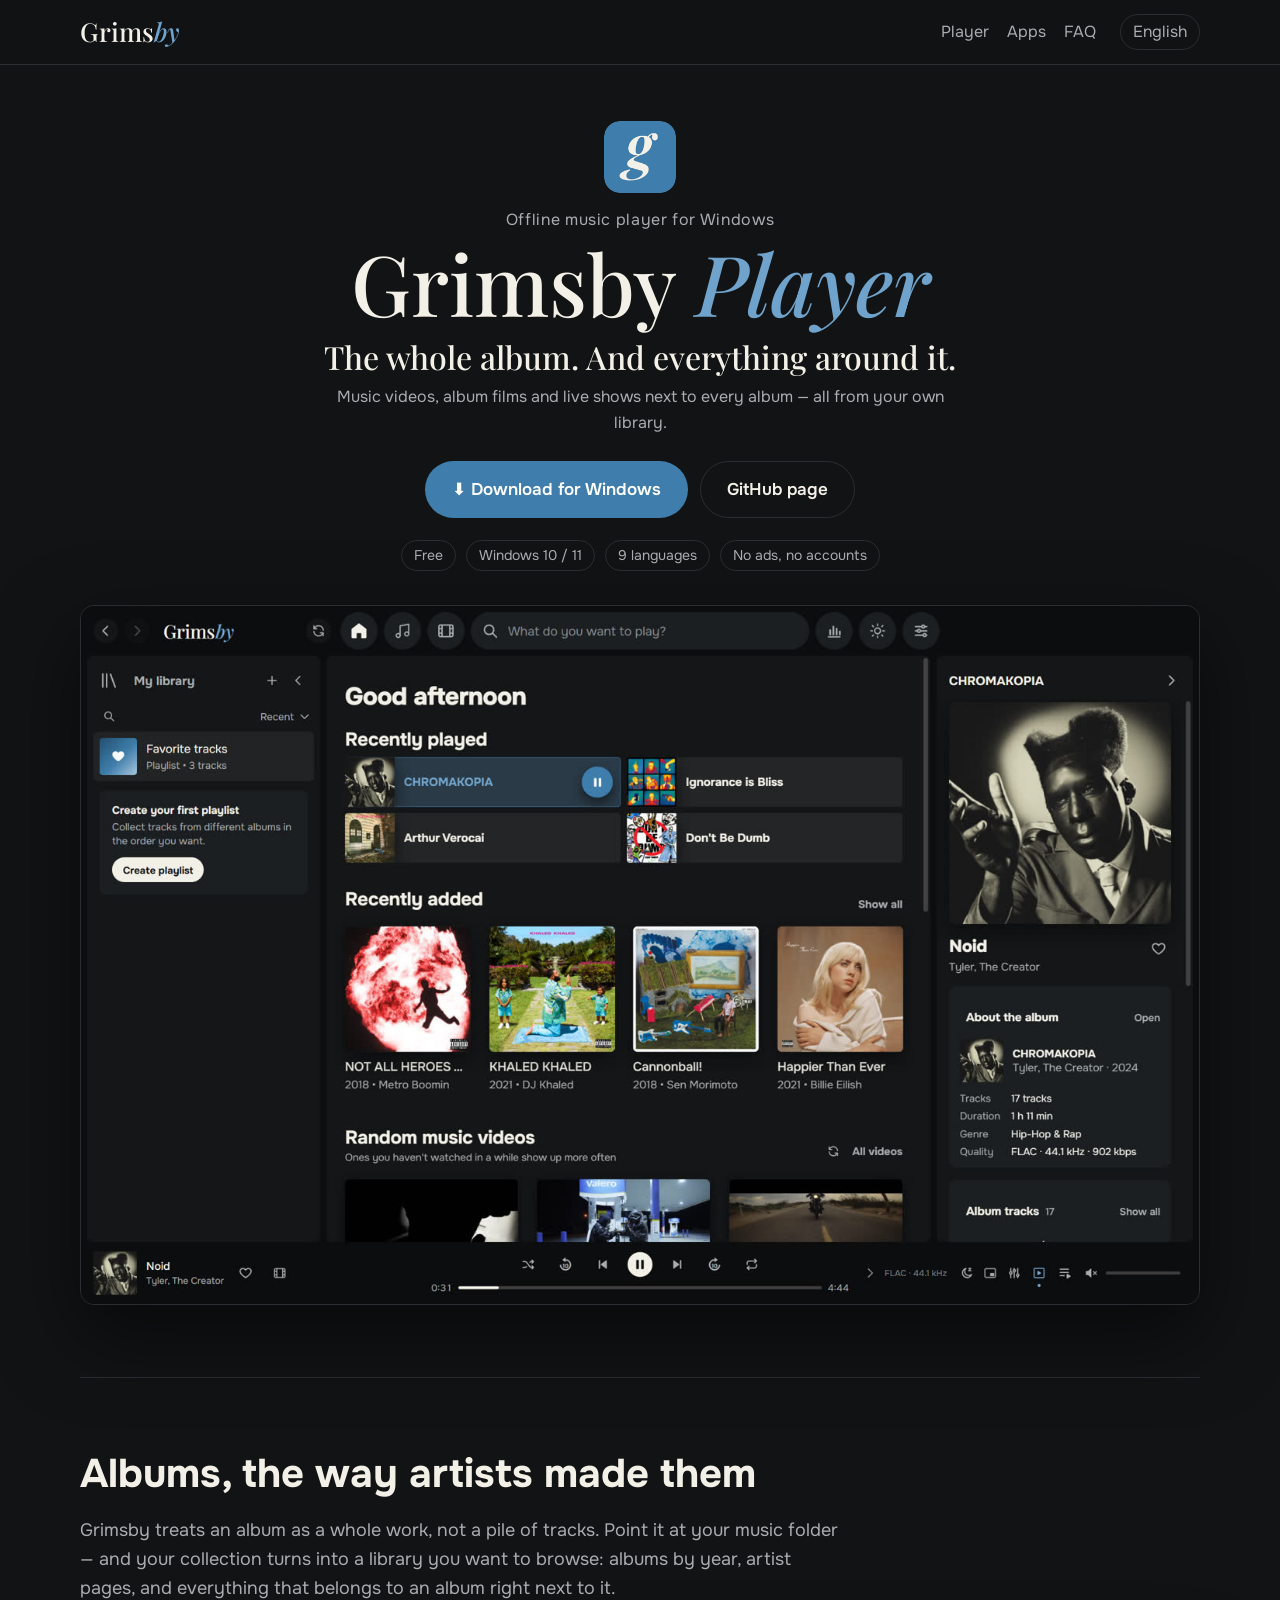
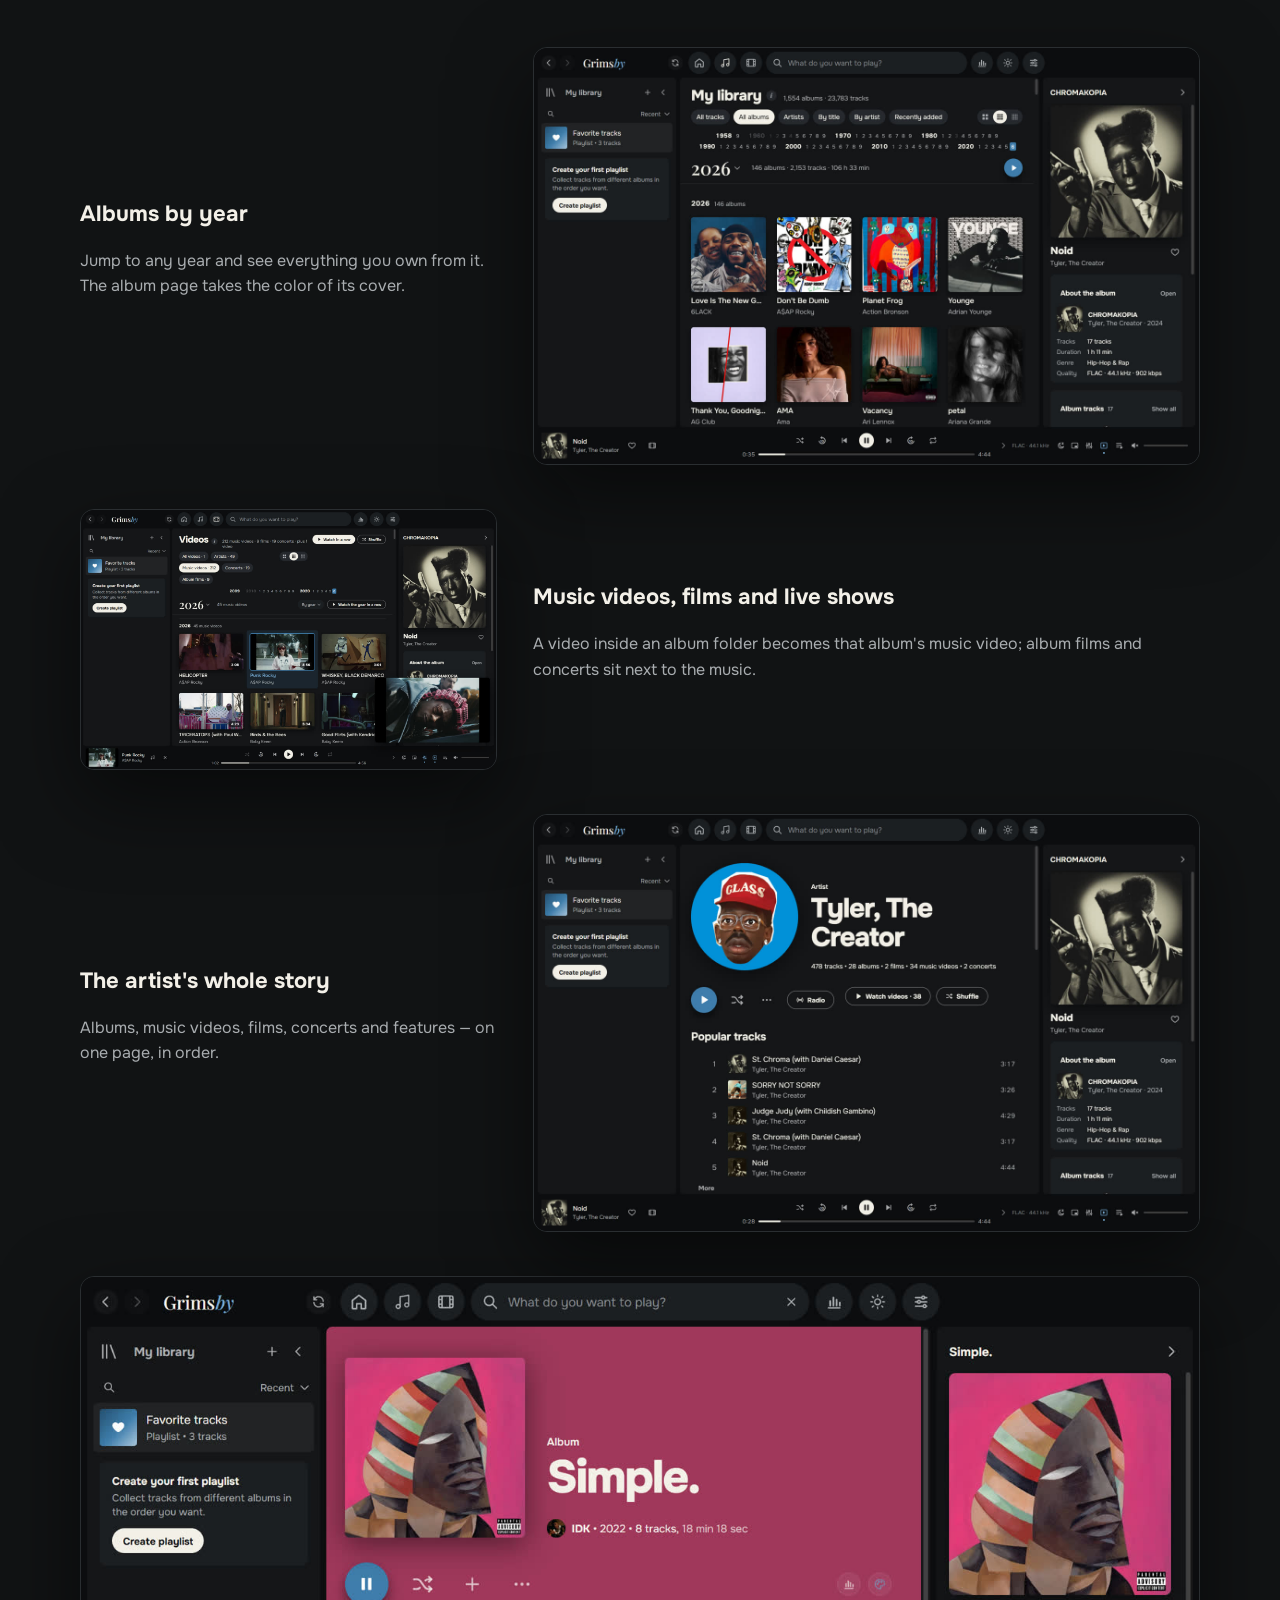
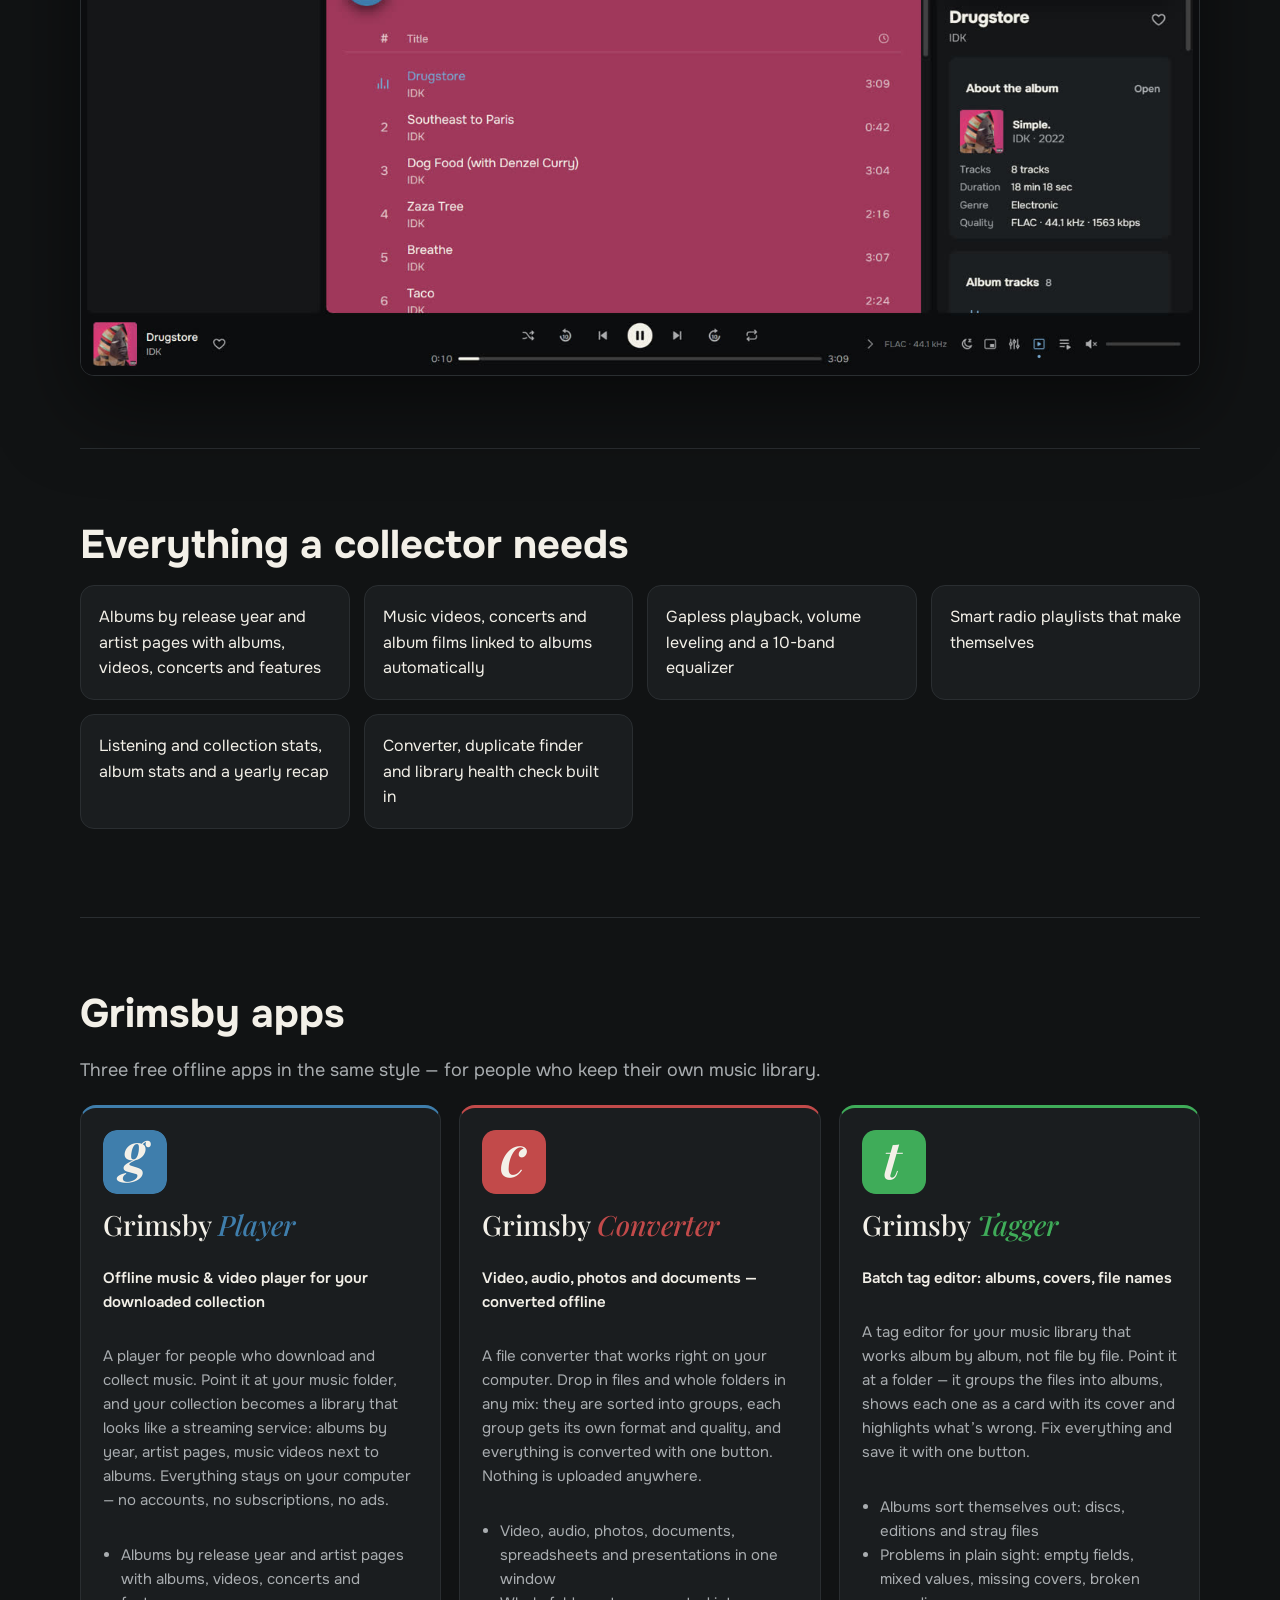
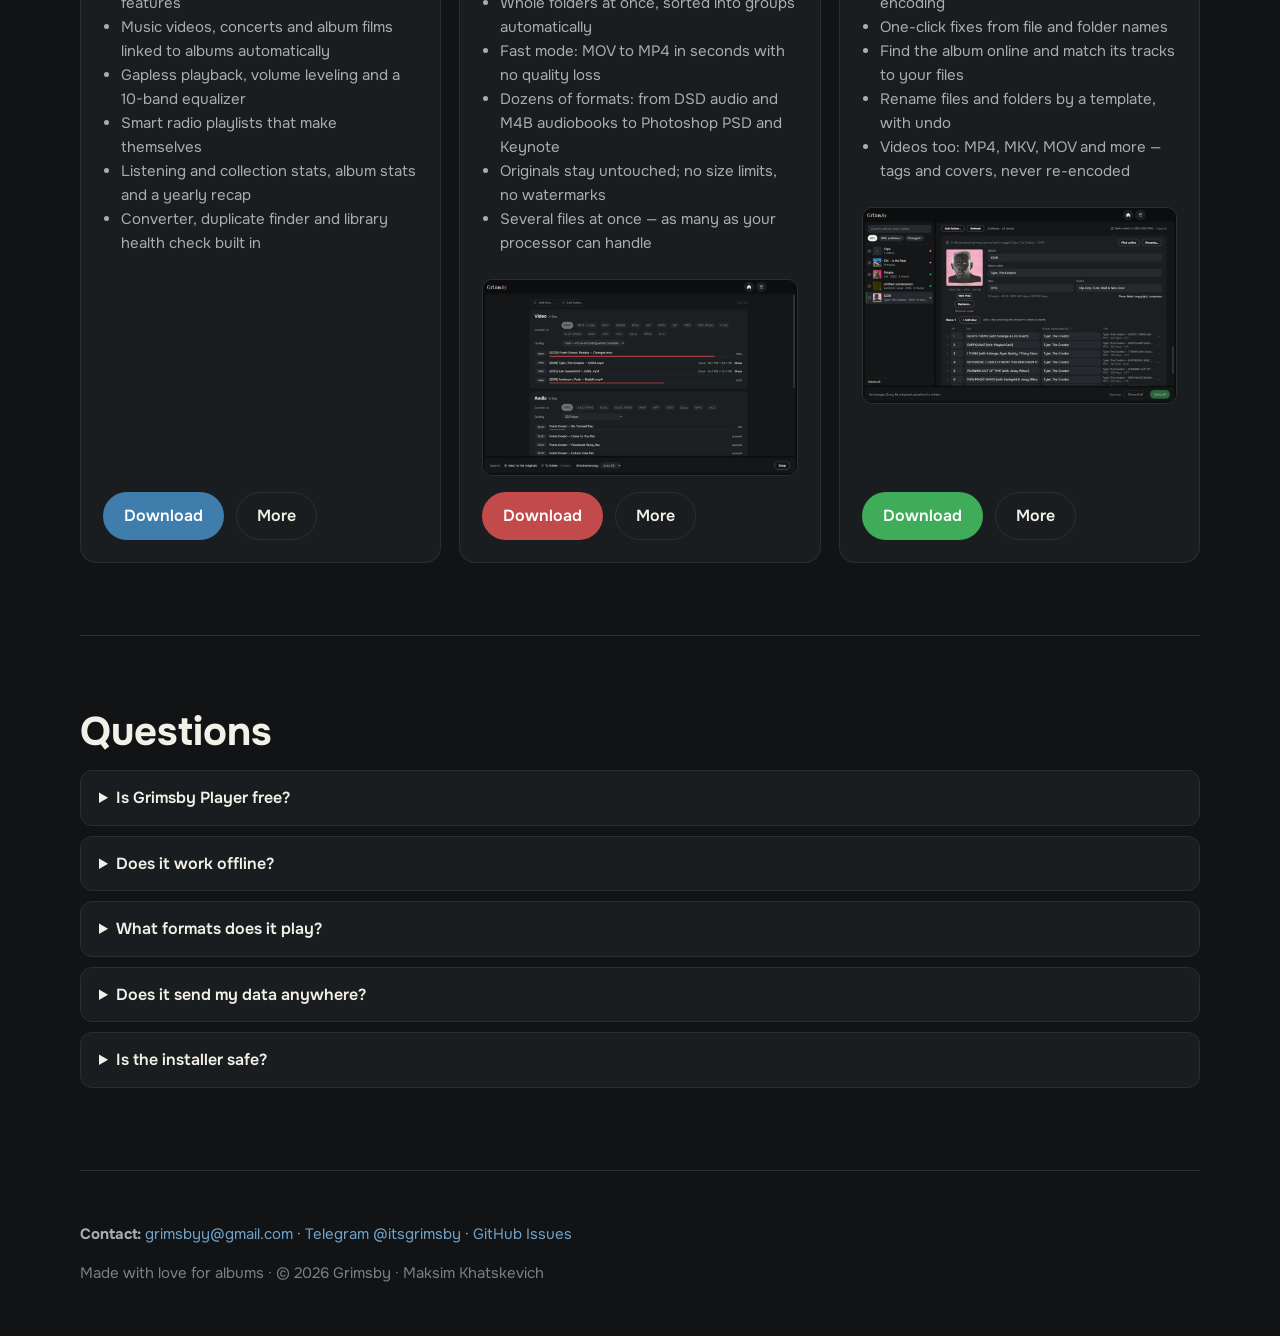
==== grimsby/index.html @ d64cc073 "Grimsby landing (9 languages)" ====
<!doctype html>
<html lang="en">
<head>
  <meta charset="utf-8">
  <meta name="viewport" content="width=device-width, initial-scale=1">
  <title>Grimsby Player — free offline music player for Windows</title>
  <meta name="description" content="Free offline music and music video player for Windows. Albums by year, music videos, album films and concerts next to every album, stats and a yearly recap. No accounts, no ads.">
  <link rel="canonical" href="https://maksimkhatskevich.github.io/grimsby/">
  <link rel="alternate" hreflang="en" href="https://maksimkhatskevich.github.io/grimsby/">
  <link rel="alternate" hreflang="ru" href="https://maksimkhatskevich.github.io/grimsby/ru/">
  <link rel="alternate" hreflang="es" href="https://maksimkhatskevich.github.io/grimsby/es/">
  <link rel="alternate" hreflang="pt" href="https://maksimkhatskevich.github.io/grimsby/pt/">
  <link rel="alternate" hreflang="de" href="https://maksimkhatskevich.github.io/grimsby/de/">
  <link rel="alternate" hreflang="fr" href="https://maksimkhatskevich.github.io/grimsby/fr/">
  <link rel="alternate" hreflang="zh" href="https://maksimkhatskevich.github.io/grimsby/zh/">
  <link rel="alternate" hreflang="ja" href="https://maksimkhatskevich.github.io/grimsby/ja/">
  <link rel="alternate" hreflang="ko" href="https://maksimkhatskevich.github.io/grimsby/ko/">
  <link rel="alternate" hreflang="x-default" href="https://maksimkhatskevich.github.io/grimsby/">
  <link rel="icon" href="favicon.png" type="image/png">
  <meta property="og:type" content="website">
  <meta property="og:title" content="Grimsby Player — free offline music player for Windows">
  <meta property="og:description" content="Free offline music and music video player for Windows. Albums by year, music videos, album films and concerts next to every album, stats and a yearly recap. No accounts, no ads.">
  <meta property="og:url" content="https://maksimkhatskevich.github.io/grimsby/">
  <meta property="og:image" content="https://maksimkhatskevich.github.io/grimsby/assets/og.jpg">
  <meta property="og:locale" content="en">
  <meta name="twitter:card" content="summary_large_image">
  <meta name="theme-color" content="#111314">
  <script type="application/ld+json">{"@context":"https://schema.org","@type":"SoftwareApplication","name":"Grimsby Player","operatingSystem":"Windows 10, Windows 11","applicationCategory":"MultimediaApplication","applicationSubCategory":"Music player","description":"Free offline music and music video player for Windows. Albums by year, music videos, album films and concerts next to every album, stats and a yearly recap. No accounts, no ads.","inLanguage":["en","ru","es","pt","de","fr","zh","ja","ko"],"url":"https://maksimkhatskevich.github.io/grimsby/","downloadUrl":"https://github.com/maksimkhatskevich/grimsby-releases/releases/latest","image":"https://maksimkhatskevich.github.io/grimsby/assets/og.jpg","screenshot":"https://maksimkhatskevich.github.io/grimsby/assets/img/en/home.jpg","offers":{"@type":"Offer","price":"0","priceCurrency":"USD"},"author":{"@type":"Person","name":"Maksim Khatskevich"},"publisher":{"@type":"Organization","name":"Grimsby"}}</script>
  <script type="application/ld+json">{"@context":"https://schema.org","@type":"FAQPage","mainEntity":[{"@type":"Question","name":"Is Grimsby Player free?","acceptedAnswer":{"@type":"Answer","text":"Yes. Free, no ads, no subscriptions and no accounts."}},{"@type":"Question","name":"Does it work offline?","acceptedAnswer":{"@type":"Answer","text":"Yes. Everything runs on your computer. The internet is only used for updates and, if you want, artist photos."}},{"@type":"Question","name":"What formats does it play?","acceptedAnswer":{"@type":"Answer","text":"MP3, FLAC, ALAC, AAC/M4A, OGG, Opus, WAV and music videos in MP4, MKV and more — even rare codecs like AV1 in 4K."}},{"@type":"Question","name":"Does it send my data anywhere?","acceptedAnswer":{"@type":"Answer","text":"No. No analytics and no tracking: your listening history never leaves your PC."}},{"@type":"Question","name":"Is the installer safe?","acceptedAnswer":{"@type":"Answer","text":"Every release is checked on VirusTotal — the link is on the GitHub page. Windows may show a warning because the app has no paid certificate: click \"More info → Run anyway\"."}}]}</script>
  <link rel="stylesheet" href="assets/site.css">
</head>
<body>
  <header class="top">
    <a class="logo" href="./">Grims<i>by</i></a>
    <nav><a href="#player">Player</a><a href="#apps">Apps</a><a href="#faq">FAQ</a></nav>
    <details class="lang"><summary>English</summary><div><a href="" hreflang="en" aria-current="page">English</a><a href="ru/" hreflang="ru">Русский</a><a href="es/" hreflang="es">Español</a><a href="pt/" hreflang="pt">Português</a><a href="de/" hreflang="de">Deutsch</a><a href="fr/" hreflang="fr">Français</a><a href="zh/" hreflang="zh">中文</a><a href="ja/" hreflang="ja">日本語</a><a href="ko/" hreflang="ko">한국어</a></div></details>
  </header>

  <main>
    <section class="hero" id="player">
      <img class="hero-icon" src="assets/icons/player.png" width="72" height="72" alt="">
      <p class="kicker">Offline music player for Windows</p>
      <h1>Grimsby <i>Player</i></h1>
      <p class="slogan">The whole album. And everything around it.</p>
      <p class="sub">Music videos, album films and live shows next to every album — all from your own library.</p>
      <div class="btns"><a class="btn big" href="https://github.com/maksimkhatskevich/grimsby-releases/releases/latest">⬇ Download for Windows</a><a class="btn ghost big" href="https://github.com/maksimkhatskevich/grimsby-releases">GitHub page</a></div>
      <ul class="badges"><li>Free</li><li>Windows 10 / 11</li><li>9 languages</li><li>No ads, no accounts</li></ul>
      <img class="hero-shot" src="assets/img/en/home.jpg" alt="Grimsby Player" width="1440" height="900">
    </section>

    <section class="albums">
      <h2>Albums, the way artists made them</h2>
      <p class="lead">Grimsby treats an album as a whole work, not a pile of tracks. Point it at your music folder — and your collection turns into a library you want to browse: albums by year, artist pages, and everything that belongs to an album right next to it.</p>
      <div class="row"><div class="txt"><h3>Albums by year</h3><p>Jump to any year and see everything you own from it. The album page takes the color of its cover.</p></div><img loading="lazy" src="assets/img/en/library-years.jpg" alt="Albums by year" width="1440" height="900"></div>
      <div class="row rev"><div class="txt"><h3>Music videos, films and live shows</h3><p>A video inside an album folder becomes that album's music video; album films and concerts sit next to the music.</p></div><img loading="lazy" src="assets/img/en/video-mini.jpg" alt="Music videos, films and live shows" width="1440" height="900"></div>
      <div class="row"><div class="txt"><h3>The artist's whole story</h3><p>Albums, music videos, films, concerts and features — on one page, in order.</p></div><img loading="lazy" src="assets/img/en/artist.jpg" alt="The artist's whole story" width="1440" height="900"></div>
      <img class="wide" loading="lazy" src="assets/img/en/album-fill.jpg" alt="Albums by year" width="1440" height="900">
    </section>

    <section class="feats">
      <h2>Everything a collector needs</h2>
      <ul><li>Albums by release year and artist pages with albums, videos, concerts and features</li><li>Music videos, concerts and album films linked to albums automatically</li><li>Gapless playback, volume leveling and a 10-band equalizer</li><li>Smart radio playlists that make themselves</li><li>Listening and collection stats, album stats and a yearly recap</li><li>Converter, duplicate finder and library health check built in</li></ul>
    </section>


    <section class="apps" id="apps">
      <h2>Grimsby apps</h2>
      <p class="lead">Three free offline apps in the same style — for people who keep their own music library.</p>
      <div class="grid">
      <article class="app" style="--c:#3F7EAC">
        <img class="app-icon" src="assets/icons/player.png" width="64" height="64" alt="">
        <h3>Grimsby <i>Player</i></h3>
        <p class="tag">Offline music &amp; video player for your downloaded collection</p>
        <p>A player for people who download and collect music. Point it at your music folder, and your collection becomes a library that looks like a streaming service: albums by year, artist pages, music videos next to albums. Everything stays on your computer — no accounts, no subscriptions, no ads.</p>
        <ul><li>Albums by release year and artist pages with albums, videos, concerts and features</li><li>Music videos, concerts and album films linked to albums automatically</li><li>Gapless playback, volume leveling and a 10-band equalizer</li><li>Smart radio playlists that make themselves</li><li>Listening and collection stats, album stats and a yearly recap</li><li>Converter, duplicate finder and library health check built in</li></ul>
        
        <div class="btns"><a class="btn" href="https://github.com/maksimkhatskevich/grimsby-releases/releases/latest">Download</a><a class="btn ghost" href="https://github.com/maksimkhatskevich/grimsby-releases">More</a></div>
      </article>
      <article class="app" style="--c:#C24A4A">
        <img class="app-icon" src="assets/icons/converter.png" width="64" height="64" alt="">
        <h3>Grimsby <i>Converter</i></h3>
        <p class="tag">Video, audio, photos and documents — converted offline</p>
        <p>A file converter that works right on your computer. Drop in files and whole folders in any mix: they are sorted into groups, each group gets its own format and quality, and everything is converted with one button. Nothing is uploaded anywhere.</p>
        <ul><li>Video, audio, photos, documents, spreadsheets and presentations in one window</li><li>Whole folders at once, sorted into groups automatically</li><li>Fast mode: MOV to MP4 in seconds with no quality loss</li><li>Dozens of formats: from DSD audio and M4B audiobooks to Photoshop PSD and Keynote</li><li>Originals stay untouched; no size limits, no watermarks</li><li>Several files at once — as many as your processor can handle</li></ul>
        <img class="shot" loading="lazy" src="assets/img/en/converter.jpg" alt="Grimsby Converter" width="960" height="600">
        <div class="btns"><a class="btn" href="https://github.com/maksimkhatskevich/grimsby-converter/releases/latest">Download</a><a class="btn ghost" href="https://github.com/maksimkhatskevich/grimsby-converter">More</a></div>
      </article>
      <article class="app" style="--c:#3FAC59">
        <img class="app-icon" src="assets/icons/tagger.png" width="64" height="64" alt="">
        <h3>Grimsby <i>Tagger</i></h3>
        <p class="tag">Batch tag editor: albums, covers, file names</p>
        <p>A tag editor for your music library that works album by album, not file by file. Point it at a folder — it groups the files into albums, shows each one as a card with its cover and highlights what’s wrong. Fix everything and save it with one button.</p>
        <ul><li>Albums sort themselves out: discs, editions and stray files</li><li>Problems in plain sight: empty fields, mixed values, missing covers, broken encoding</li><li>One-click fixes from file and folder names</li><li>Find the album online and match its tracks to your files</li><li>Rename files and folders by a template, with undo</li><li>Videos too: MP4, MKV, MOV and more — tags and covers, never re-encoded</li></ul>
        <img class="shot" loading="lazy" src="assets/img/en/tagger.jpg" alt="Grimsby Tagger" width="960" height="600">
        <div class="btns"><a class="btn" href="https://github.com/maksimkhatskevich/grimsby-tagger/releases/latest">Download</a><a class="btn ghost" href="https://github.com/maksimkhatskevich/grimsby-tagger">More</a></div>
      </article>
      </div>
    </section>

    <section class="faq" id="faq">
      <h2>Questions</h2>
      <details><summary>Is Grimsby Player free?</summary><p>Yes. Free, no ads, no subscriptions and no accounts.</p></details>
      <details><summary>Does it work offline?</summary><p>Yes. Everything runs on your computer. The internet is only used for updates and, if you want, artist photos.</p></details>
      <details><summary>What formats does it play?</summary><p>MP3, FLAC, ALAC, AAC/M4A, OGG, Opus, WAV and music videos in MP4, MKV and more — even rare codecs like AV1 in 4K.</p></details>
      <details><summary>Does it send my data anywhere?</summary><p>No. No analytics and no tracking: your listening history never leaves your PC.</p></details>
      <details><summary>Is the installer safe?</summary><p>Every release is checked on VirusTotal — the link is on the GitHub page. Windows may show a warning because the app has no paid certificate: click &quot;More info → Run anyway&quot;.</p></details>
    </section>
  </main>

  <footer>
    <p><b>Contact:</b> <a href="mailto:grimsbyy@gmail.com">grimsbyy@gmail.com</a> · <a href="https://t.me/itsgrimsby">Telegram @itsgrimsby</a> · <a href="https://github.com/maksimkhatskevich/grimsby-releases/issues">GitHub Issues</a></p>
    <p class="dim">Made with love for albums · © 2026 Grimsby · Maksim Khatskevich</p>
  </footer>
</body>
</html>
---- grimsby/assets/site.css ----
@font-face{font-family:Onest;src:url(fonts/onest-latin.woff2) format("woff2");font-weight:100 900;font-display:swap;unicode-range:U+0000-00FF,U+0131,U+0152-0153,U+02BB-02BC,U+02C6,U+02DA,U+02DC,U+2000-206F,U+20AC,U+2122,U+2191,U+2193,U+2212,U+2215,U+FEFF,U+FFFD}
@font-face{font-family:Onest;src:url(fonts/onest-latin-ext.woff2) format("woff2");font-weight:100 900;font-display:swap;unicode-range:U+0100-024F,U+1E00-1EFF,U+2020,U+20A0-20AB,U+20AD-20CF,U+2113,U+2C60-2C7F,U+A720-A7FF}
@font-face{font-family:Onest;src:url(fonts/onest-cyrillic.woff2) format("woff2");font-weight:100 900;font-display:swap;unicode-range:U+0301,U+0400-045F,U+0490-0491,U+04B0-04B1,U+2116}
@font-face{font-family:PF;src:url(fonts/pf-latin.woff2) format("woff2");font-weight:400 900;font-display:swap;unicode-range:U+0000-024F,U+2000-206F}
@font-face{font-family:PF;src:url(fonts/pf-cyrillic.woff2) format("woff2");font-weight:400 900;font-display:swap;unicode-range:U+0400-045F,U+0490-0491,U+04B0-04B1,U+2116}
@font-face{font-family:PF;font-style:italic;src:url(fonts/pf-latin-italic.woff2) format("woff2");font-weight:400 900;font-display:swap}
:root{--bg:#111314;--card:#1a1d1f;--line:#2a2e31;--fg:#f3f0e8;--dim:#a9adb0;--blue:#3f7eac;--blue-l:#6fa3cb;color-scheme:dark}
*{box-sizing:border-box}html{scroll-behavior:smooth}
body{margin:0;background:var(--bg);color:var(--fg);font:16px/1.6 Onest,system-ui,"Segoe UI","Microsoft YaHei","Yu Gothic","Malgun Gothic",sans-serif}
a{color:var(--blue-l);text-decoration:none}a:hover{text-decoration:underline}
img{max-width:100%;height:auto;display:block}
.top{position:sticky;top:0;z-index:5;display:flex;align-items:center;gap:24px;padding:14px max(16px,calc(50% - 560px));background:rgba(17,19,20,.85);backdrop-filter:blur(10px);border-bottom:1px solid var(--line)}
.logo{font:500 26px PF,serif;color:var(--fg)}.logo i{color:var(--blue-l)}
.top nav{display:flex;gap:18px;margin-left:auto}.top nav a{color:var(--dim)}
.lang{position:relative}.lang summary{cursor:pointer;list-style:none;color:var(--dim);border:1px solid var(--line);border-radius:999px;padding:4px 12px}
.lang div{position:absolute;right:0;top:36px;background:var(--card);border:1px solid var(--line);border-radius:12px;padding:6px;display:grid;min-width:150px}
.lang div a{padding:6px 10px;border-radius:8px;color:var(--fg)}.lang div a[aria-current]{background:var(--line)}
main{padding:0 max(16px,calc(50% - 560px))}
section{padding:72px 0;border-bottom:1px solid var(--line)}
h1{font:500 clamp(44px,8vw,84px)/1.05 PF,serif;margin:6px 0 10px}h1 i,h3 i{color:var(--blue-l)}
h2{font:700 clamp(28px,4vw,40px)/1.2 Onest,sans-serif;margin:0 0 14px}h3{font-size:22px;margin:0 0 8px}
.hero{text-align:center;padding-top:56px}.hero-icon{margin:0 auto 14px;border-radius:16px}
.kicker{color:var(--dim);margin:0;letter-spacing:.04em}
.slogan{font:500 clamp(22px,3.2vw,32px)/1.3 PF,serif;margin:6px 0}.sub{color:var(--dim);max-width:640px;margin:0 auto 26px}
.btns{display:flex;gap:12px;justify-content:center;flex-wrap:wrap}
.btn{display:inline-block;background:var(--c,var(--blue));color:#fff;font-weight:600;padding:10px 20px;border-radius:999px;border:1px solid transparent}.btn:hover{text-decoration:none;filter:brightness(1.1)}
.btn.ghost{background:transparent;border-color:var(--line);color:var(--fg)}.btn.big{padding:14px 26px;font-size:17px}
.badges{list-style:none;padding:0;margin:22px 0 34px;display:flex;gap:10px;justify-content:center;flex-wrap:wrap}.badges li{color:var(--dim);border:1px solid var(--line);border-radius:999px;padding:3px 12px;font-size:14px}
.hero-shot,.wide,.row img{border-radius:14px;border:1px solid var(--line);box-shadow:0 30px 80px rgba(0,0,0,.5)}
.lead{color:var(--dim);max-width:760px;font-size:18px}
.row{display:grid;grid-template-columns:1fr 1.6fr;gap:36px;align-items:center;margin:44px 0}.row.rev .txt{order:2}.row p{color:var(--dim)}
.wide{margin-top:20px}
.feats ul{display:grid;grid-template-columns:repeat(auto-fit,minmax(260px,1fr));gap:14px;padding:0;list-style:none}
.feats li{background:var(--card);border:1px solid var(--line);border-radius:14px;padding:18px}
.grid{display:grid;grid-template-columns:repeat(auto-fit,minmax(300px,1fr));gap:18px;margin-top:20px}
.app{background:var(--card);border:1px solid var(--line);border-top:3px solid var(--c);border-radius:16px;padding:22px;display:flex;flex-direction:column}
.app-icon{border-radius:14px;margin-bottom:12px}.app h3{font:500 28px PF,serif}.app h3 i{color:var(--c)}
.app .tag{color:var(--fg);font-weight:600}.app p,.app li{color:var(--dim);font-size:15px}.app ul{padding-left:18px}
.app .shot{border-radius:10px;border:1px solid var(--line);margin:8px 0 16px}.app .btns{justify-content:flex-start;margin-top:auto}
.faq details{background:var(--card);border:1px solid var(--line);border-radius:12px;padding:14px 18px;margin:10px 0}
.faq summary{cursor:pointer;font-weight:600}.faq p{color:var(--dim);margin:10px 0 0}
footer{padding:36px max(16px,calc(50% - 560px));color:var(--dim);font-size:15px}.dim{opacity:.7}
@media (max-width:760px){.top nav{display:none}.row{grid-template-columns:1fr}.row.rev .txt{order:0}section{padding:52px 0}}
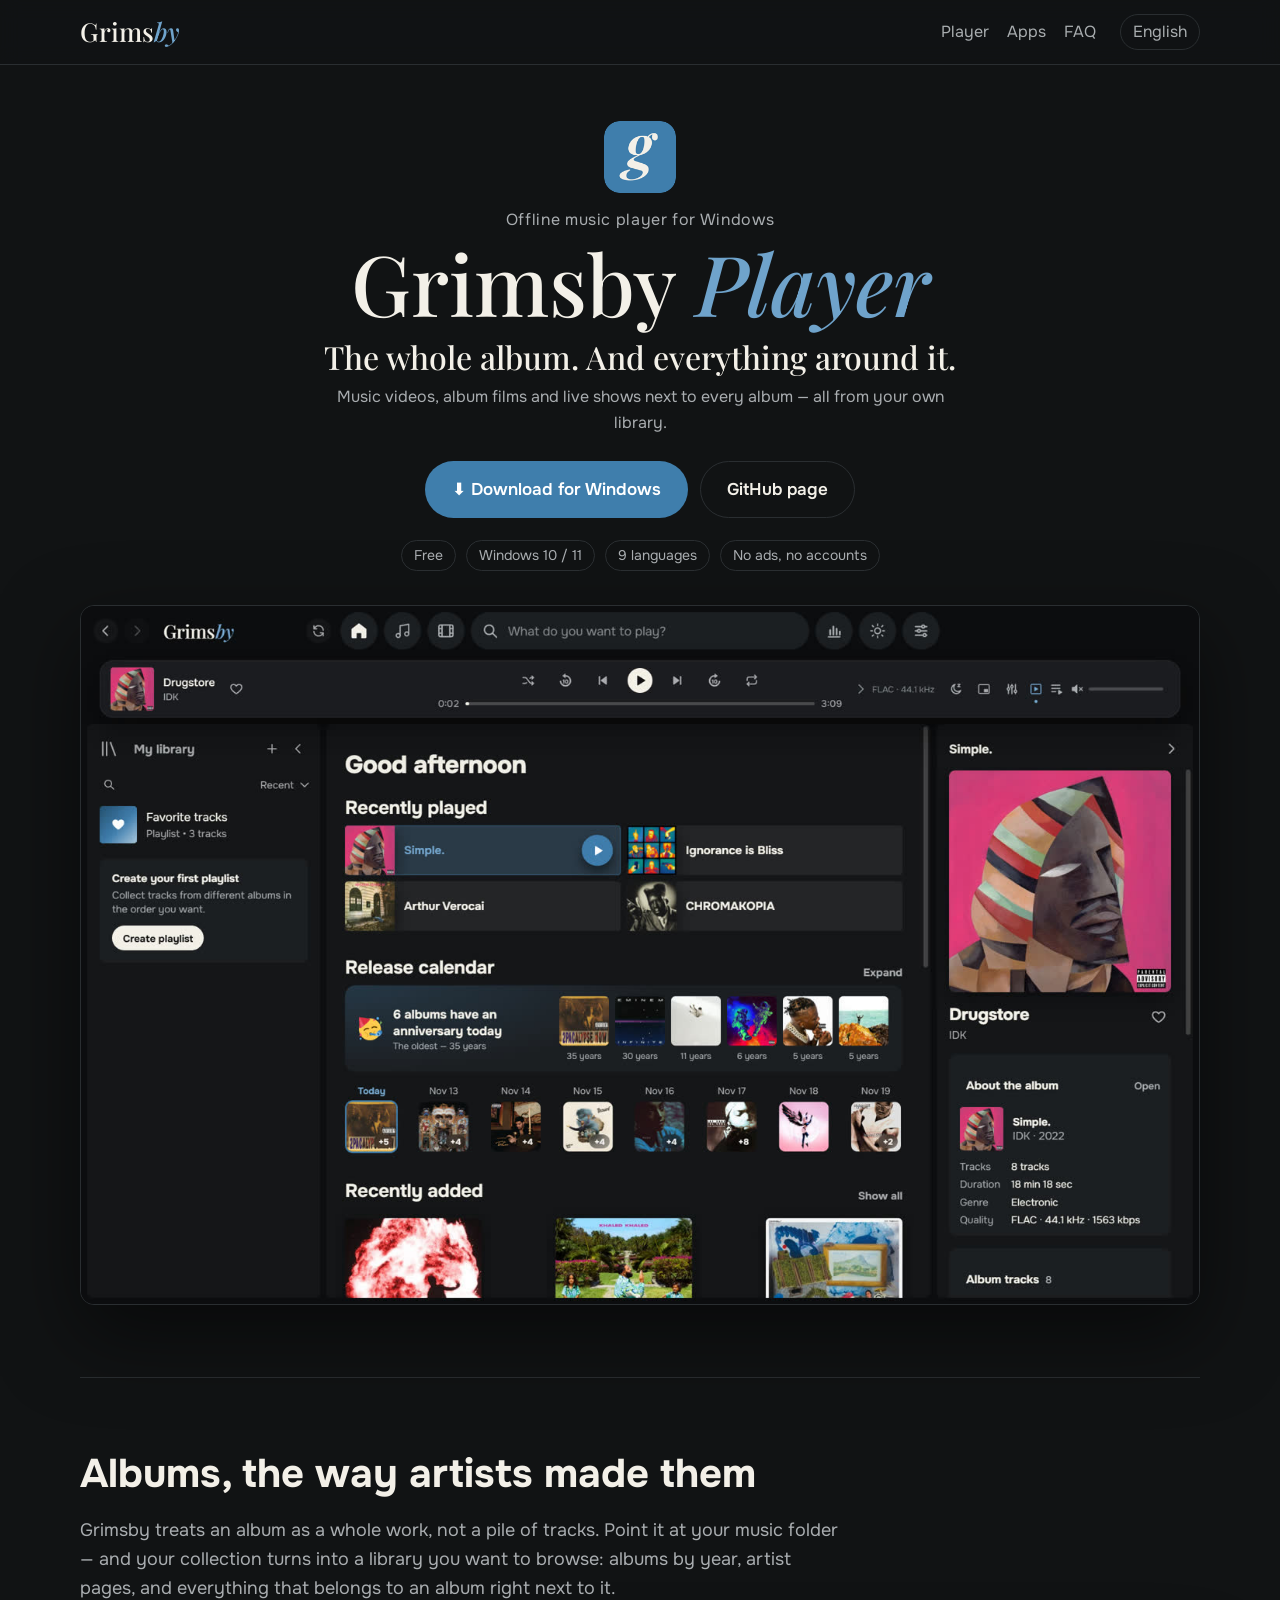
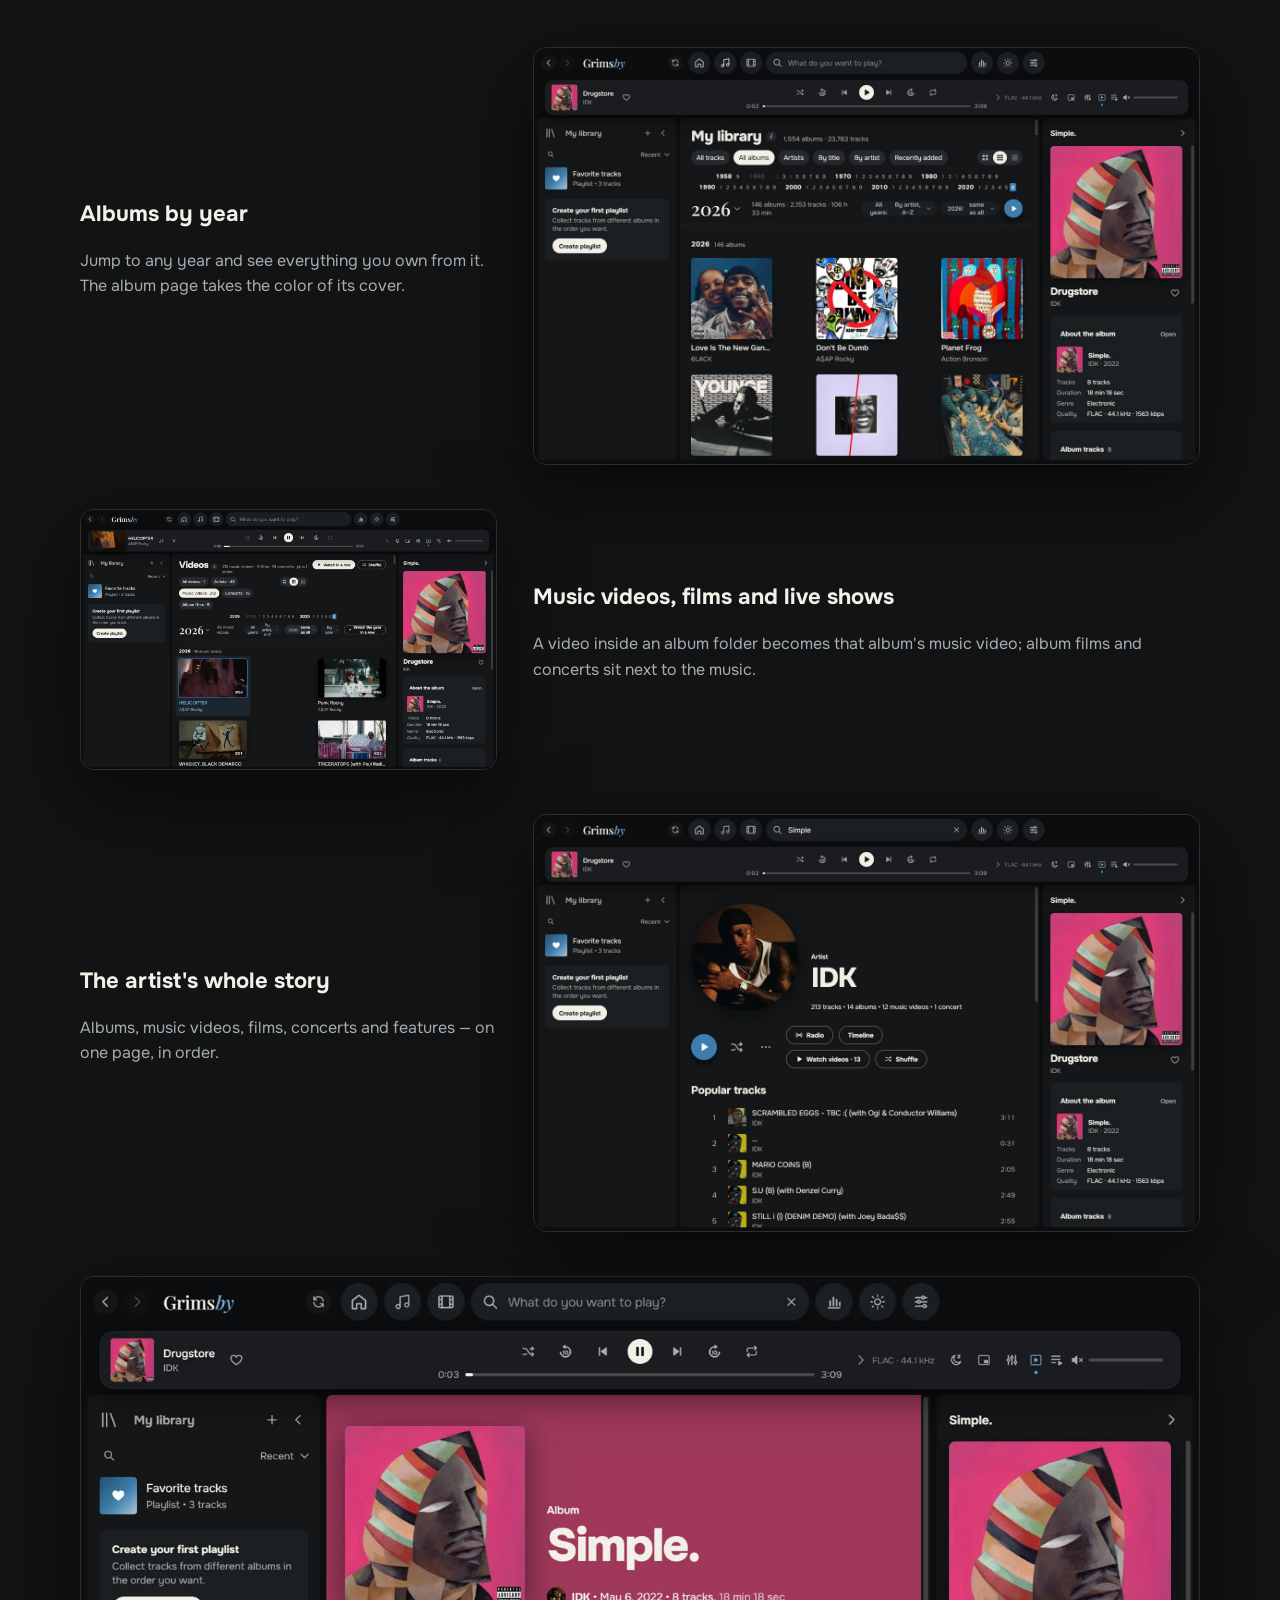
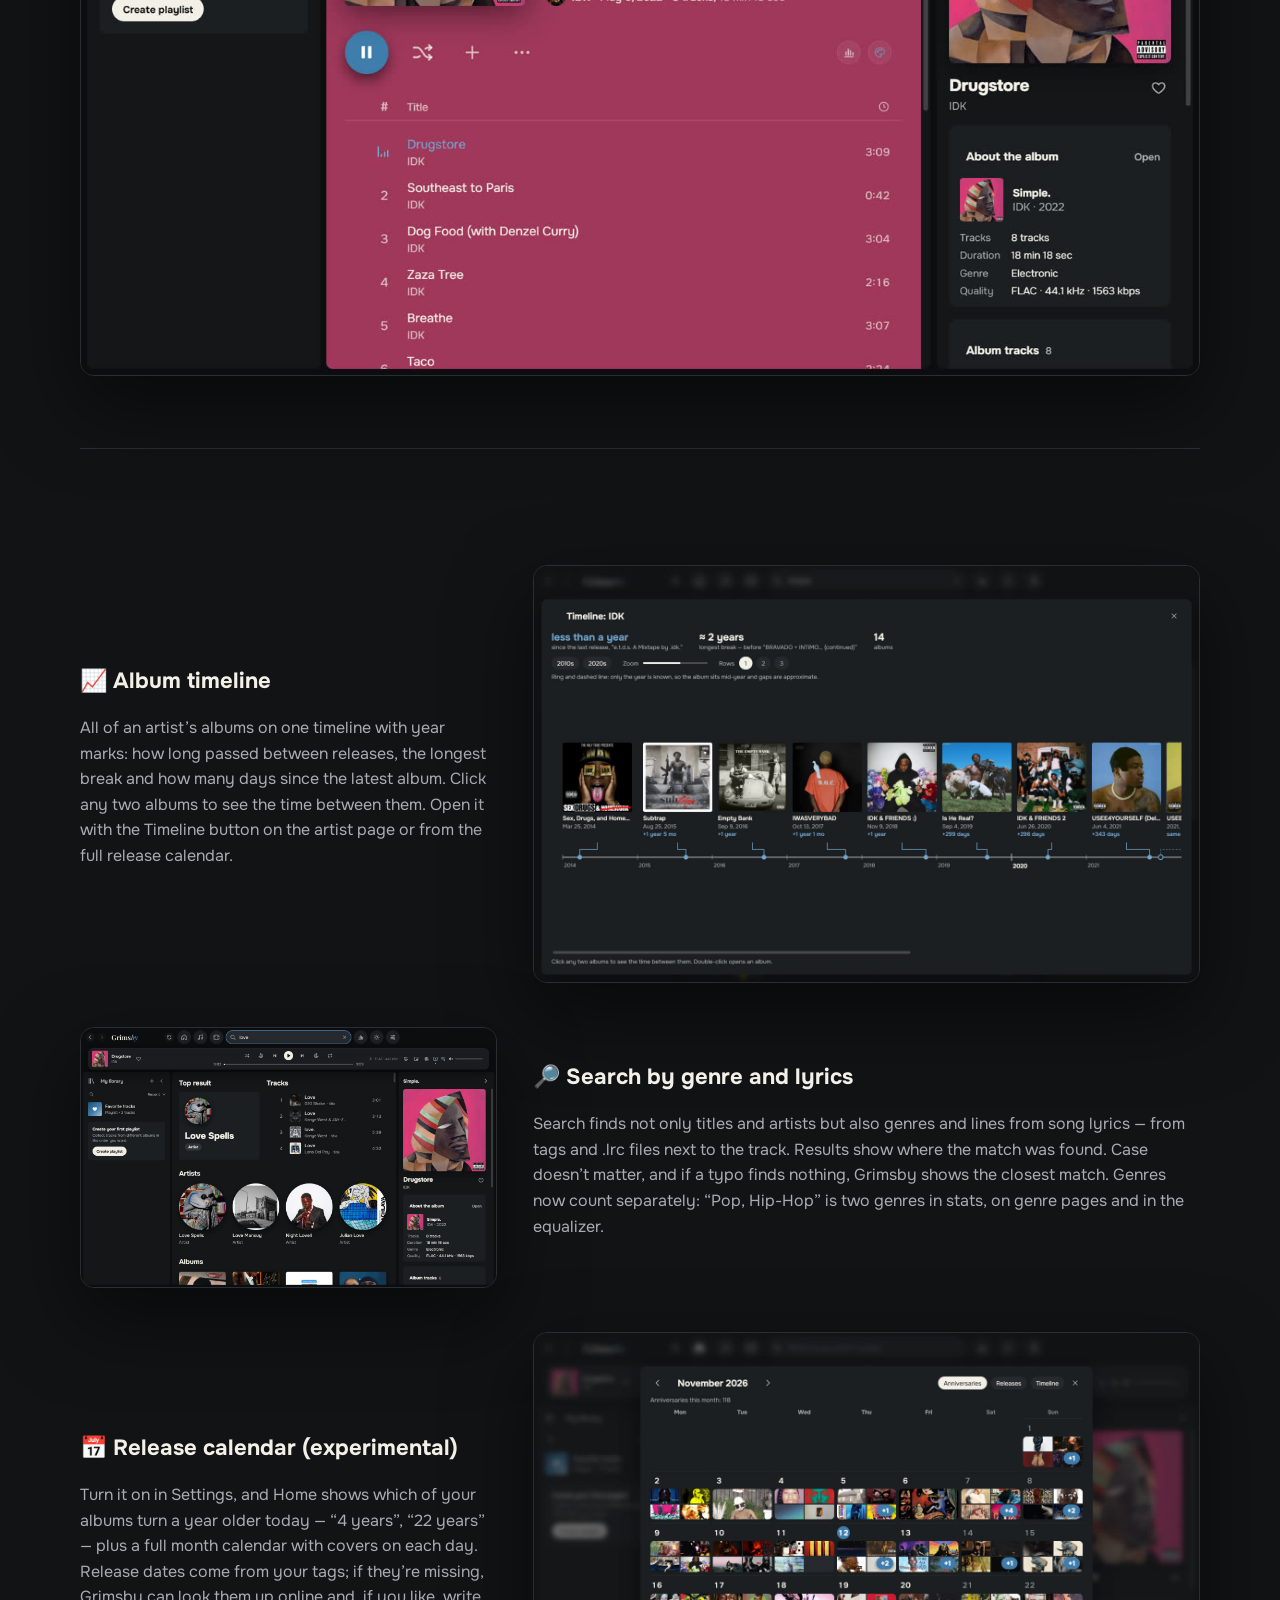
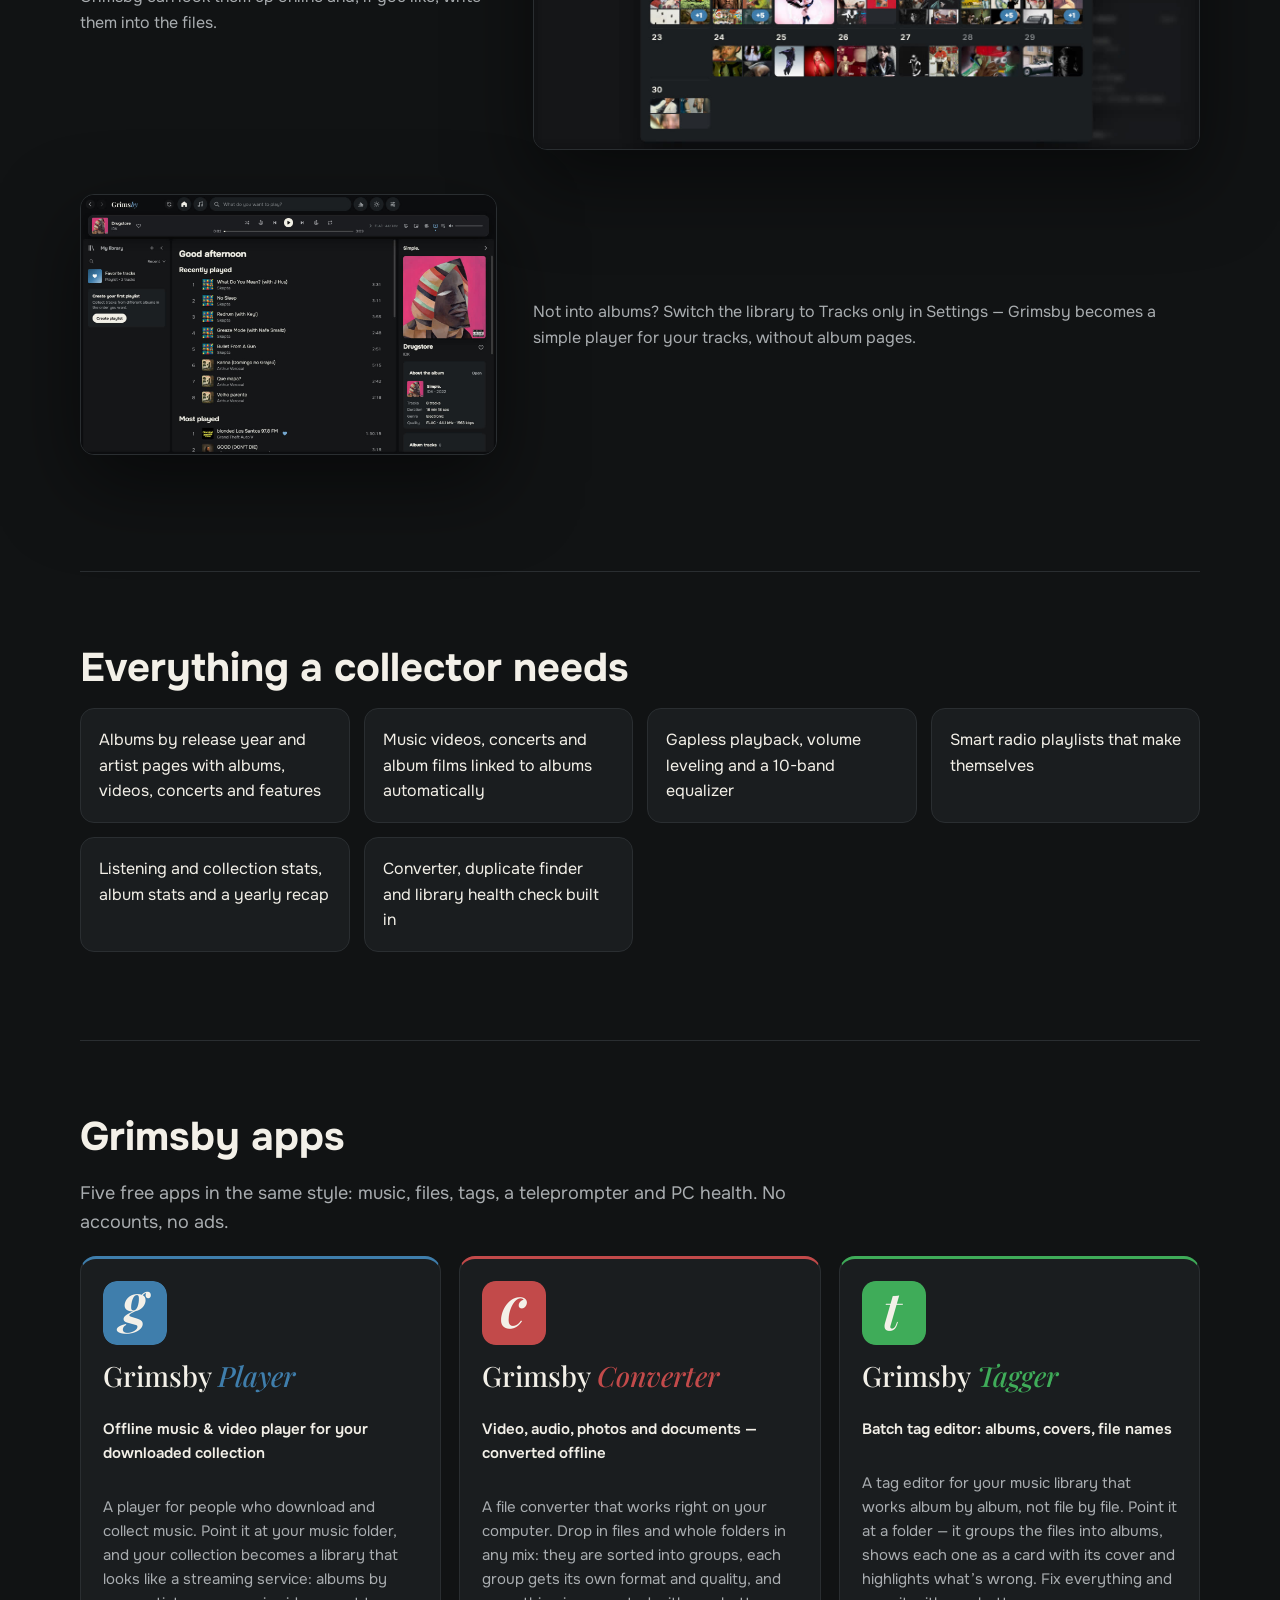
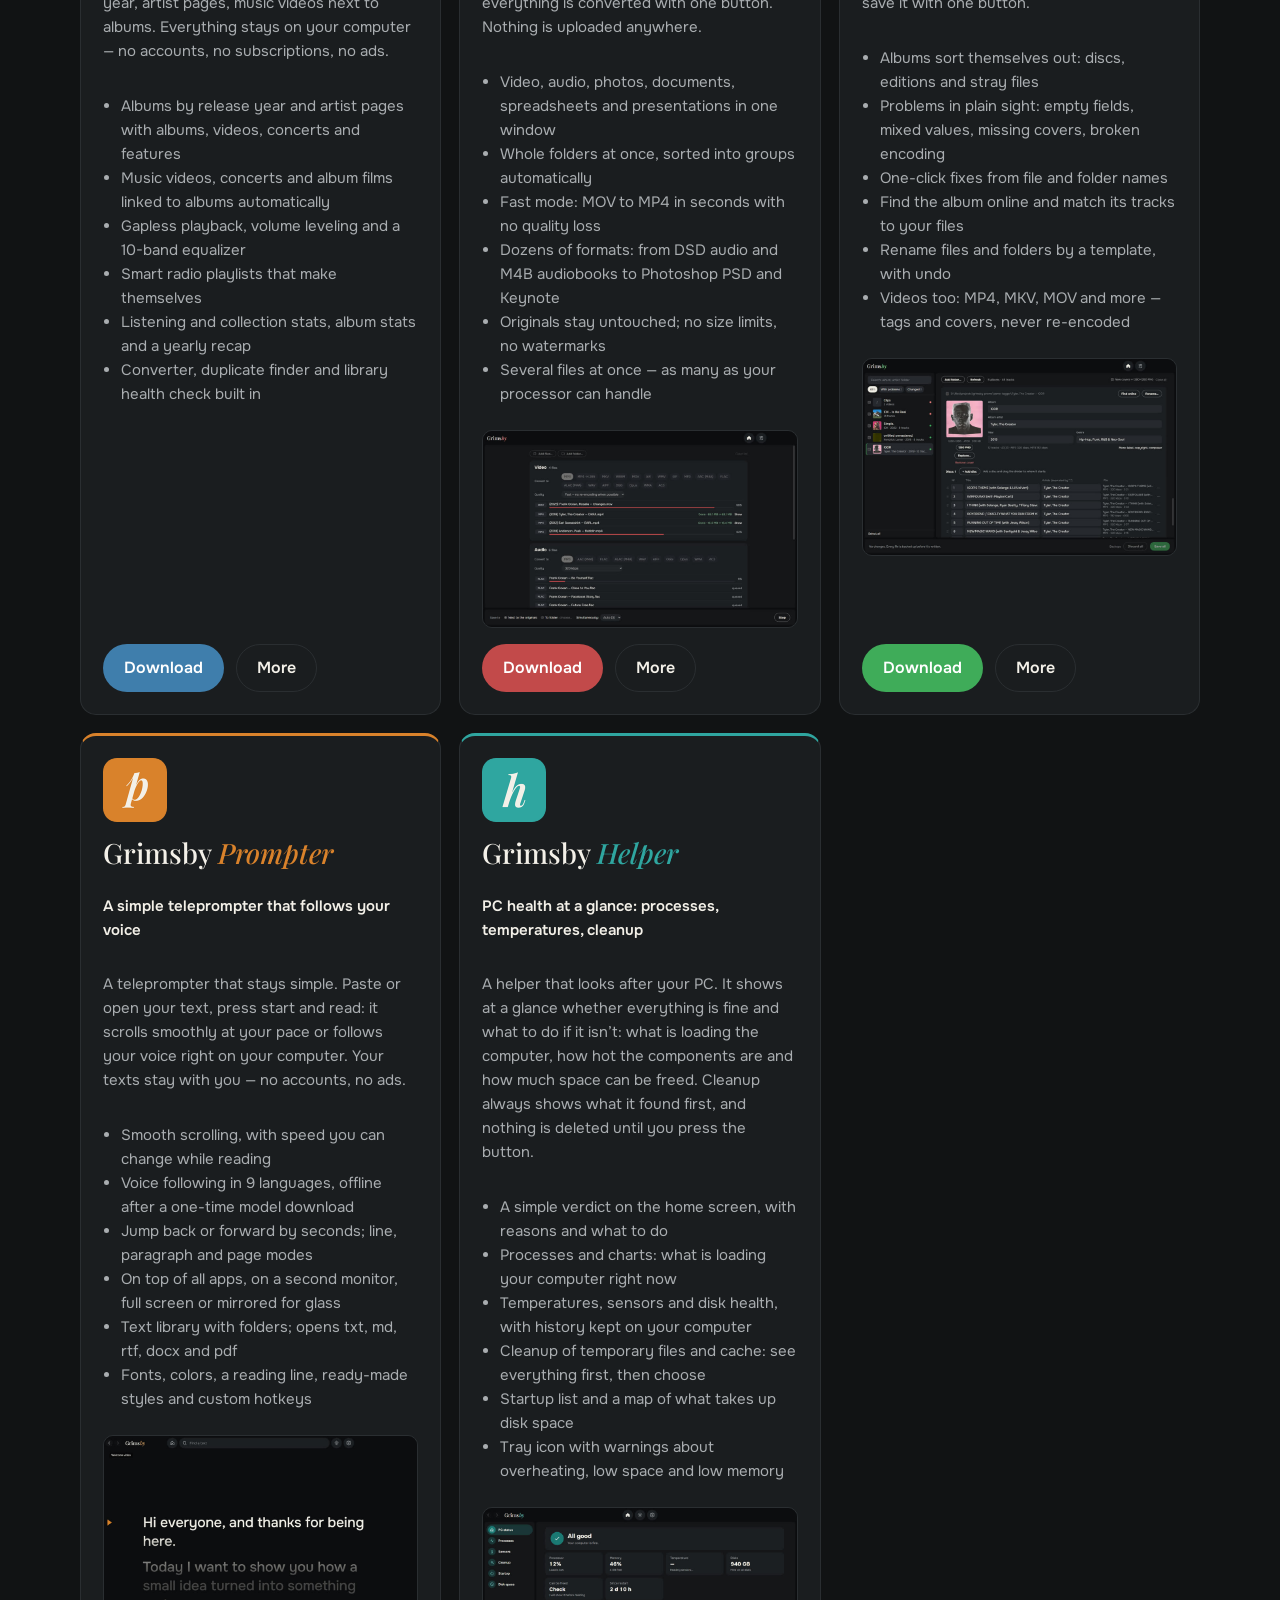
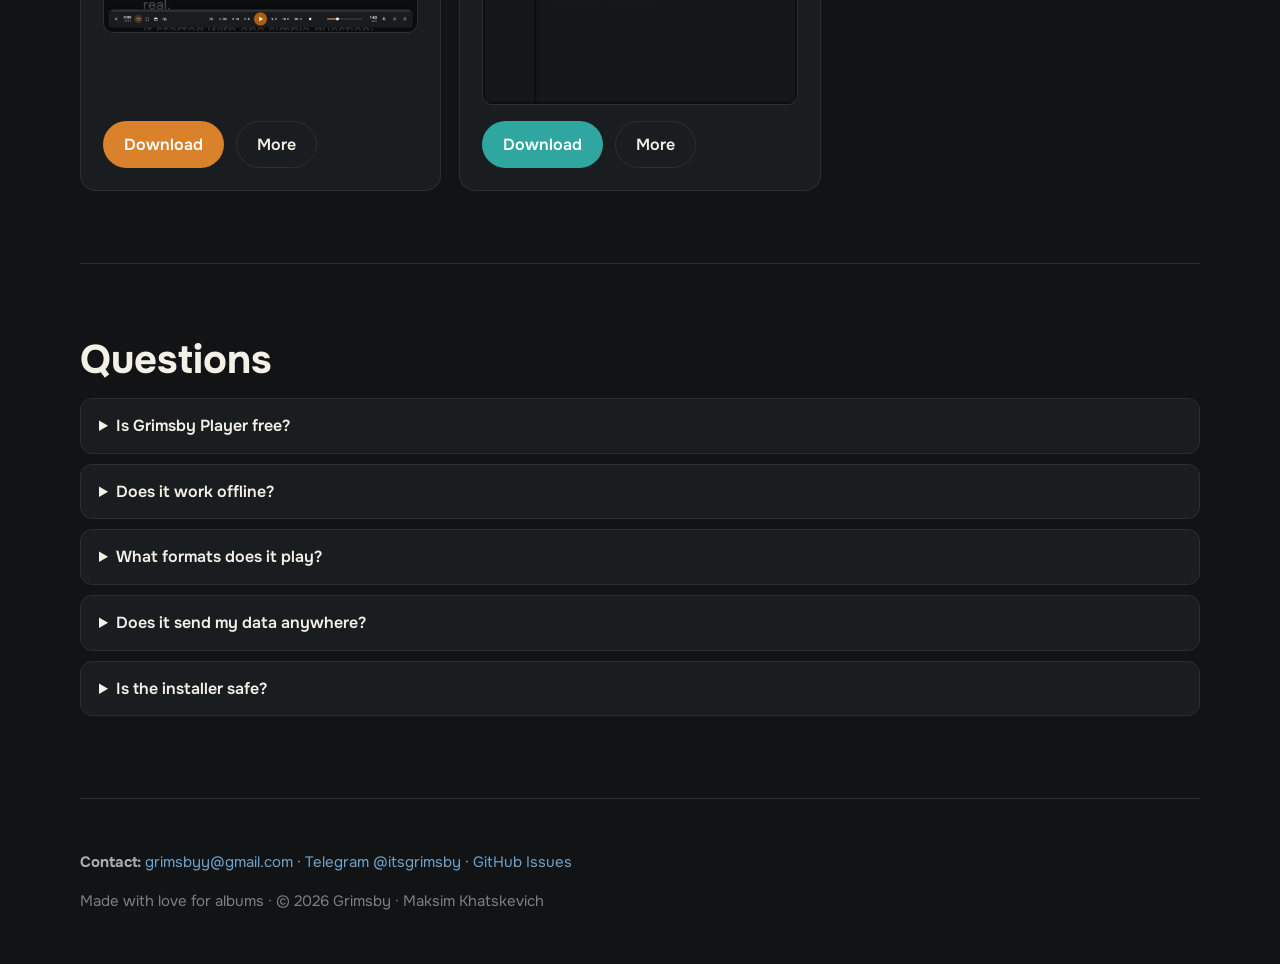
==== commit d71fcbda: "Landing: five apps" ====
--- a/grimsby/index.html
+++ b/grimsby/index.html
@@ -25,8 +25,10 @@
   <meta property="og:locale" content="en">
   <meta name="twitter:card" content="summary_large_image">
   <meta name="theme-color" content="#111314">
+  <meta name="google-site-verification" content="Ky7TEh7B9oUZKnGHo9f3iWPh1Lo5fjyv_JRExPzD8pY">
+  <meta name="yandex-verification" content="20e8227255f604b7">
   <script type="application/ld+json">{"@context":"https://schema.org","@type":"SoftwareApplication","name":"Grimsby Player","operatingSystem":"Windows 10, Windows 11","applicationCategory":"MultimediaApplication","applicationSubCategory":"Music player","description":"Free offline music and music video player for Windows. Albums by year, music videos, album films and concerts next to every album, stats and a yearly recap. No accounts, no ads.","inLanguage":["en","ru","es","pt","de","fr","zh","ja","ko"],"url":"https://maksimkhatskevich.github.io/grimsby/","downloadUrl":"https://github.com/maksimkhatskevich/grimsby-releases/releases/latest","image":"https://maksimkhatskevich.github.io/grimsby/assets/og.jpg","screenshot":"https://maksimkhatskevich.github.io/grimsby/assets/img/en/home.jpg","offers":{"@type":"Offer","price":"0","priceCurrency":"USD"},"author":{"@type":"Person","name":"Maksim Khatskevich"},"publisher":{"@type":"Organization","name":"Grimsby"}}</script>
-  <script type="application/ld+json">{"@context":"https://schema.org","@type":"FAQPage","mainEntity":[{"@type":"Question","name":"Is Grimsby Player free?","acceptedAnswer":{"@type":"Answer","text":"Yes. Free, no ads, no subscriptions and no accounts."}},{"@type":"Question","name":"Does it work offline?","acceptedAnswer":{"@type":"Answer","text":"Yes. Everything runs on your computer. The internet is only used for updates and, if you want, artist photos."}},{"@type":"Question","name":"What formats does it play?","acceptedAnswer":{"@type":"Answer","text":"MP3, FLAC, ALAC, AAC/M4A, OGG, Opus, WAV and music videos in MP4, MKV and more — even rare codecs like AV1 in 4K."}},{"@type":"Question","name":"Does it send my data anywhere?","acceptedAnswer":{"@type":"Answer","text":"No. No analytics and no tracking: your listening history never leaves your PC."}},{"@type":"Question","name":"Is the installer safe?","acceptedAnswer":{"@type":"Answer","text":"Every release is checked on VirusTotal — the link is on the GitHub page. Windows may show a warning because the app has no paid certificate: click \"More info → Run anyway\"."}}]}</script>
+  <script type="application/ld+json">{"@context":"https://schema.org","@type":"FAQPage","mainEntity":[{"@type":"Question","name":"Is Grimsby Player free?","acceptedAnswer":{"@type":"Answer","text":"Yes. Free, no ads, no subscriptions and no accounts."}},{"@type":"Question","name":"Does it work offline?","acceptedAnswer":{"@type":"Answer","text":"Yes. Everything runs on your computer. The internet is only used for updates and, if you want, artist photos."}},{"@type":"Question","name":"What formats does it play?","acceptedAnswer":{"@type":"Answer","text":"MP3, FLAC, ALAC, AAC/M4A, OGG, Opus, WAV and music videos in MP4, MKV and more — even rare codecs like AV1 in 4K."}},{"@type":"Question","name":"Does it send my data anywhere?","acceptedAnswer":{"@type":"Answer","text":"No. No analytics and no tracking: your listening history never leaves your PC."}},{"@type":"Question","name":"Is the installer safe?","acceptedAnswer":{"@type":"Answer","text":"Every Player release is checked on VirusTotal — the link is on the GitHub page. Windows may show a warning because the app has no paid certificate: click \"More info → Run anyway\"."}}]}</script>
   <link rel="stylesheet" href="assets/site.css">
 </head>
 <body>
@@ -57,15 +59,21 @@
       <img class="wide" loading="lazy" src="assets/img/en/album-fill.jpg" alt="Albums by year" width="1440" height="900">
     </section>
 
-    <section class="feats">
-      <h2>Everything a collector needs</h2>
+    <section class="albums new">
+      <div class="row"><div class="txt"><h3>📈 Album timeline</h3><p>All of an artist’s albums on one timeline with year marks: how long passed between releases, the longest break and how many days since the latest album. Click any two albums to see the time between them. Open it with the Timeline button on the artist page or from the full release calendar.</p></div><img loading="lazy" src="assets/img/en/timeline.jpg" alt="📈 Album timeline" width="1440" height="900"></div>
+      <div class="row rev"><div class="txt"><h3>🔎 Search by genre and lyrics</h3><p>Search finds not only titles and artists but also genres and lines from song lyrics — from tags and .lrc files next to the track. Results show where the match was found. Case doesn’t matter, and if a typo finds nothing, Grimsby shows the closest match. Genres now count separately: “Pop, Hip-Hop” is two genres in stats, on genre pages and in the equalizer.</p></div><img loading="lazy" src="assets/img/en/search.jpg" alt="🔎 Search by genre and lyrics" width="1440" height="900"></div>
+      <div class="row"><div class="txt"><h3>📅 Release calendar (experimental)</h3><p>Turn it on in Settings, and Home shows which of your albums turn a year older today — “4 years”, “22 years” — plus a full month calendar with covers on each day. Release dates come from your tags; if they’re missing, Grimsby can look them up online and, if you like, write them into the files.</p></div><img loading="lazy" src="assets/img/en/calendar-full.jpg" alt="📅 Release calendar (experimental)" width="1440" height="900"></div>
+      <div class="row rev"><div class="txt"><p>Not into albums? Switch the library to Tracks only in Settings — Grimsby becomes a simple player for your tracks, without album pages.</p></div><img loading="lazy" src="assets/img/en/tracks-only.jpg" alt="Tracks only" width="1440" height="900"></div>
+    </section>
+
+    <section class="feats">      <h2>Everything a collector needs</h2>
       <ul><li>Albums by release year and artist pages with albums, videos, concerts and features</li><li>Music videos, concerts and album films linked to albums automatically</li><li>Gapless playback, volume leveling and a 10-band equalizer</li><li>Smart radio playlists that make themselves</li><li>Listening and collection stats, album stats and a yearly recap</li><li>Converter, duplicate finder and library health check built in</li></ul>
     </section>
 
 
     <section class="apps" id="apps">
       <h2>Grimsby apps</h2>
-      <p class="lead">Three free offline apps in the same style — for people who keep their own music library.</p>
+      <p class="lead">Five free apps in the same style: music, files, tags, a teleprompter and PC health. No accounts, no ads.</p>
       <div class="grid">
       <article class="app" style="--c:#3F7EAC">
         <img class="app-icon" src="assets/icons/player.png" width="64" height="64" alt="">
@@ -94,6 +102,24 @@
         <img class="shot" loading="lazy" src="assets/img/en/tagger.jpg" alt="Grimsby Tagger" width="960" height="600">
         <div class="btns"><a class="btn" href="https://github.com/maksimkhatskevich/grimsby-tagger/releases/latest">Download</a><a class="btn ghost" href="https://github.com/maksimkhatskevich/grimsby-tagger">More</a></div>
       </article>
+      <article class="app" style="--c:#D9822B">
+        <img class="app-icon" src="assets/icons/prompter.png" width="64" height="64" alt="">
+        <h3>Grimsby <i>Prompter</i></h3>
+        <p class="tag">A simple teleprompter that follows your voice</p>
+        <p>A teleprompter that stays simple. Paste or open your text, press start and read: it scrolls smoothly at your pace or follows your voice right on your computer. Your texts stay with you — no accounts, no ads.</p>
+        <ul><li>Smooth scrolling, with speed you can change while reading</li><li>Voice following in 9 languages, offline after a one-time model download</li><li>Jump back or forward by seconds; line, paragraph and page modes</li><li>On top of all apps, on a second monitor, full screen or mirrored for glass</li><li>Text library with folders; opens txt, md, rtf, docx and pdf</li><li>Fonts, colors, a reading line, ready-made styles and custom hotkeys</li></ul>
+        <img class="shot" loading="lazy" src="assets/img/en/prompter.jpg" alt="Grimsby Prompter" width="960" height="600">
+        <div class="btns"><a class="btn" href="https://github.com/maksimkhatskevich/grimsby-prompter/releases/latest">Download</a><a class="btn ghost" href="https://github.com/maksimkhatskevich/grimsby-prompter">More</a></div>
+      </article>
+      <article class="app" style="--c:#2FA6A0">
+        <img class="app-icon" src="assets/icons/helper.png" width="64" height="64" alt="">
+        <h3>Grimsby <i>Helper</i></h3>
+        <p class="tag">PC health at a glance: processes, temperatures, cleanup</p>
+        <p>A helper that looks after your PC. It shows at a glance whether everything is fine and what to do if it isn’t: what is loading the computer, how hot the components are and how much space can be freed. Cleanup always shows what it found first, and nothing is deleted until you press the button.</p>
+        <ul><li>A simple verdict on the home screen, with reasons and what to do</li><li>Processes and charts: what is loading your computer right now</li><li>Temperatures, sensors and disk health, with history kept on your computer</li><li>Cleanup of temporary files and cache: see everything first, then choose</li><li>Startup list and a map of what takes up disk space</li><li>Tray icon with warnings about overheating, low space and low memory</li></ul>
+        <img class="shot" loading="lazy" src="assets/img/en/helper.jpg" alt="Grimsby Helper" width="960" height="600">
+        <div class="btns"><a class="btn" href="https://github.com/maksimkhatskevich/grimsby-helper/releases/latest">Download</a><a class="btn ghost" href="https://github.com/maksimkhatskevich/grimsby-helper">More</a></div>
+      </article>
       </div>
     </section>
 
@@ -103,7 +129,7 @@
       <details><summary>Does it work offline?</summary><p>Yes. Everything runs on your computer. The internet is only used for updates and, if you want, artist photos.</p></details>
       <details><summary>What formats does it play?</summary><p>MP3, FLAC, ALAC, AAC/M4A, OGG, Opus, WAV and music videos in MP4, MKV and more — even rare codecs like AV1 in 4K.</p></details>
       <details><summary>Does it send my data anywhere?</summary><p>No. No analytics and no tracking: your listening history never leaves your PC.</p></details>
-      <details><summary>Is the installer safe?</summary><p>Every release is checked on VirusTotal — the link is on the GitHub page. Windows may show a warning because the app has no paid certificate: click &quot;More info → Run anyway&quot;.</p></details>
+      <details><summary>Is the installer safe?</summary><p>Every Player release is checked on VirusTotal — the link is on the GitHub page. Windows may show a warning because the app has no paid certificate: click &quot;More info → Run anyway&quot;.</p></details>
     </section>
   </main>
 
